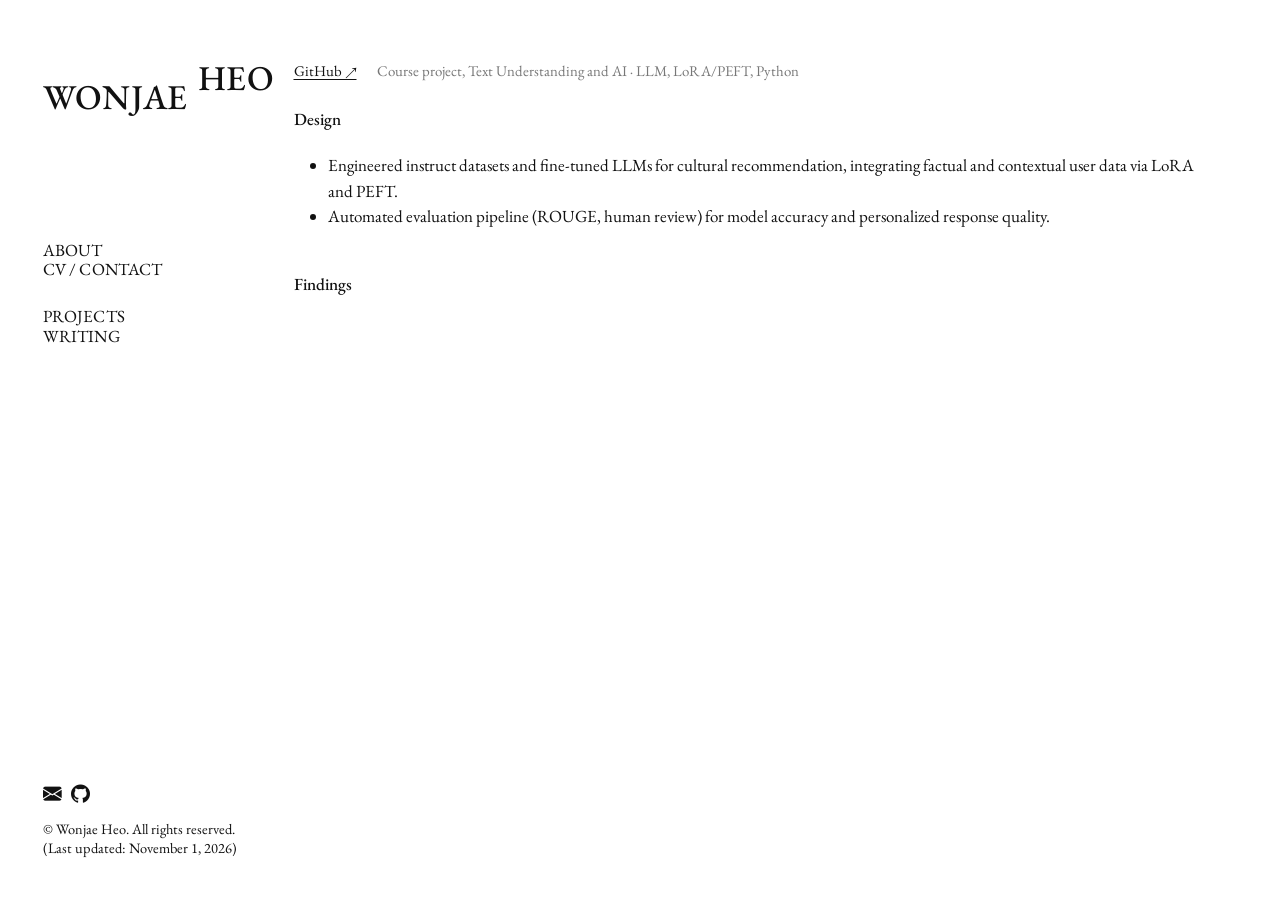
==== projects/cevm-llm-finetuning/index.html @ 7c84d226 "Built site for gh-pages" ====
<!DOCTYPE html>
<html xmlns="http://www.w3.org/1999/xhtml" lang="en" xml:lang="en"><head>

<meta charset="utf-8">
<meta name="generator" content="quarto-1.10.20">

<meta name="viewport" content="width=device-width, initial-scale=1.0, user-scalable=yes">

<meta name="description" content="Instruct datasets and LoRA/PEFT fine-tuning for cultural event recommendation, integrating factual and contextual user data, with an automated evaluation pipeline.">

<title>Personalized Cultural Event Retrieval with Fine-Tuned LLMs – WONJAE HEO</title>
<style>
/* Default styles provided by pandoc.
** See https://pandoc.org/MANUAL.html#variables-for-html for config info.
*/
span.smallcaps{font-variant: small-caps;}
div.columns{display: flex; gap: 1.5em;}
div.column{flex: auto;}
@media screen {
div.columns{gap: min(4vw, 1.5em);}
div.column{overflow-x: auto;}
}
div.hanging-indent{margin-left: 1.5em; text-indent: -1.5em;}
ul.task-list{list-style: none;}
ul.task-list li input[type="checkbox"] {
  width: 0.8em;
  margin: 0 0.8em 0.2em -1em; /* quarto-specific, see https://github.com/quarto-dev/quarto-cli/issues/4556 */ 
  vertical-align: middle;
}
</style>


<script src="../../site_libs/quarto-nav/quarto-nav.js"></script>
<script src="../../site_libs/quarto-nav/headroom.min.js"></script>
<script src="../../site_libs/clipboard/clipboard.min.js"></script>
<script src="../../site_libs/quarto-search/autocomplete.umd.js"></script>
<script src="../../site_libs/quarto-search/fuse.min.js"></script>
<script src="../../site_libs/quarto-search/quarto-search.js"></script>
<meta name="quarto:offset" content="../../">
<script src="../../site_libs/quarto-html/quarto.js" type="module"></script>
<script src="../../site_libs/quarto-html/tabsets/tabsets.js" type="module"></script>
<script src="../../site_libs/quarto-html/popper.min.js"></script>
<script src="../../site_libs/quarto-html/tippy.umd.min.js"></script>
<link href="../../site_libs/quarto-html/tippy.css" rel="stylesheet">
<link href="../../site_libs/quarto-html/quarto-syntax-highlighting-17888a1159294d3eb470f19f6f52f5a5.css" rel="stylesheet" id="quarto-text-highlighting-styles">
<script src="../../site_libs/bootstrap/bootstrap.min.js"></script>
<link href="../../site_libs/bootstrap/bootstrap-icons.css" rel="stylesheet">
<link href="../../site_libs/bootstrap/bootstrap-df260c23c39f687f201c6601a5bbf267.min.css" rel="stylesheet" append-hash="true" id="quarto-bootstrap" data-mode="light">
<script id="quarto-search-options" type="application/json">{
  "location": "sidebar",
  "copy-button": false,
  "collapse-after": 3,
  "panel-placement": "start",
  "type": "textbox",
  "limit": 50,
  "keyboard-shortcut": [
    "f",
    "/",
    "s"
  ],
  "show-item-context": false,
  "language": {
    "search-no-results-text": "No results",
    "search-matching-documents-text": "matching documents",
    "search-copy-link-title": "Copy link to search",
    "search-hide-matches-text": "Hide additional matches",
    "search-more-match-text": "more match in this document",
    "search-more-matches-text": "more matches in this document",
    "search-clear-button-title": "Clear",
    "search-text-placeholder": "",
    "search-detached-cancel-button-title": "Cancel",
    "search-submit-button-title": "Submit",
    "search-label": "Search"
  }
}</script>


<link rel="stylesheet" href="../../styles.css">
</head>

<body class="nav-sidebar docked quarto-light">

<div id="quarto-search-results"></div>
  <header id="quarto-header" class="headroom fixed-top">
  <nav class="quarto-secondary-nav">
    <div class="container-fluid d-flex">
      <button type="button" class="quarto-btn-toggle btn" data-bs-toggle="collapse" role="button" data-bs-target=".quarto-sidebar-collapse-item" aria-controls="quarto-sidebar" aria-expanded="false" aria-label="Toggle sidebar navigation" onclick="if (window.quartoToggleHeadroom) { window.quartoToggleHeadroom(); }">
        <i class="bi bi-layout-text-sidebar-reverse"></i>
      </button>
        <a class="flex-grow-1 no-decor" role="navigation" data-bs-toggle="collapse" data-bs-target=".quarto-sidebar-collapse-item" aria-controls="quarto-sidebar" aria-expanded="false" aria-label="Toggle sidebar navigation" onclick="if (window.quartoToggleHeadroom) { window.quartoToggleHeadroom(); }">      
          <h1 class="quarto-secondary-nav-title">Personalized Cultural Event Retrieval with Fine-Tuned LLMs</h1>
        </a>     
    </div>
  </nav>
</header>
<!-- content -->
<div id="quarto-content" class="quarto-container page-columns page-rows-contents page-layout-full">
<!-- sidebar -->
  <nav id="quarto-sidebar" class="sidebar collapse collapse-horizontal quarto-sidebar-collapse-item sidebar-navigation docked overflow-auto"><div class="quarto-sidebar-header"><div class="sidebar-header-item">
<p><a class="wj-name" href="../../"><span class="wj-first">WONJAE</span><span class="wj-last">HEO</span></a></p>
</div></div>
    <div class="pt-lg-2 mt-2 text-left sidebar-header">
    <div class="sidebar-title mb-0 py-0">
      <a href="../../">WONJAE HEO</a> 
    </div>
      </div>
    <div class="sidebar-menu-container"> 
    <ul class="list-unstyled mt-1">
        <li class="sidebar-item">
  <div class="sidebar-item-container"> 
  <a href="../../index.html" class="sidebar-item-text sidebar-link">
 <span class="menu-text">ABOUT</span></a>
  </div>
</li>
        <li class="sidebar-item">
  <div class="sidebar-item-container"> 
  <a href="../../cv.html" class="sidebar-item-text sidebar-link">
 <span class="menu-text">CV / CONTACT</span></a>
  </div>
</li>
        <li class="px-0"><hr class="sidebar-divider hi "></li>
        <li class="sidebar-item">
  <div class="sidebar-item-container"> 
  <a href="../../projects.html" class="sidebar-item-text sidebar-link">
 <span class="menu-text">PROJECTS</span></a>
  </div>
</li>
        <li class="sidebar-item">
  <div class="sidebar-item-container"> 
  <a href="../../writing.html" class="sidebar-item-text sidebar-link">
 <span class="menu-text">WRITING</span></a>
  </div>
</li>
    </ul>
    </div>
<div class="quarto-sidebar-footer"><div class="sidebar-footer-item">
<div class="wj-foot">
<a href="mailto:hushpond@gmail.com" aria-label="Email"><i class="bi bi-envelope-fill"></i></a><a href="https://github.com/hushpond" aria-label="GitHub"><i class="bi bi-github"></i></a>
<p>
© Wonjae Heo. All rights reserved.<br>(Last updated: November 1, 2026)
</p>
</div>
</div></div></nav>
<div id="quarto-sidebar-glass" class="quarto-sidebar-collapse-item" data-bs-toggle="collapse" data-bs-target=".quarto-sidebar-collapse-item"></div>
<!-- margin-sidebar -->
    
<!-- main -->
<main class="content column-page-right" id="quarto-document-content"><header id="title-block-header" class="quarto-title-block"><h1 class="title d-none d-lg-block display-7">Personalized Cultural Event Retrieval with Fine-Tuned LLMs</h1></header>

<header id="title-block-header">


</header>


<div class="proj-header-links">
<p><a href="https://github.com/hushpond/CEVM_CultureEventVendingMachine">GitHub ↗</a> <span class="meta">Course project, Text Understanding and AI · LLM, LoRA/PEFT, Python</span></p>
</div>
<section id="design" class="level2">
<h2 data-anchor-id="design">Design</h2>
<ul>
<li>Engineered instruct datasets and fine-tuned LLMs for cultural recommendation, integrating factual and contextual user data via LoRA and PEFT.</li>
<li>Automated evaluation pipeline (ROUGE, human review) for model accuracy and personalized response quality.</li>
</ul>
</section>
<section id="findings" class="level2">
<h2 data-anchor-id="findings">Findings</h2>
<!-- TODO -->


</section>

</main> <!-- /main -->
<script id="quarto-html-after-body" type="application/javascript">
  window.document.addEventListener("DOMContentLoaded", function (event) {
    const isCodeAnnotation = (el) => {
      for (const clz of el.classList) {
        if (clz.startsWith('code-annotation-')) {                     
          return true;
        }
      }
      return false;
    }
    const onCopySuccess = function(e) {
      // button target
      const button = e.trigger;
      // don't keep focus
      button.blur();
      // flash "checked"
      button.classList.add('code-copy-button-checked');
      var currentTitle = button.getAttribute("title");
      button.setAttribute("title", "Copied!");
      let tooltip;
      if (window.bootstrap) {
        button.setAttribute("data-bs-toggle", "tooltip");
        button.setAttribute("data-bs-placement", "left");
        button.setAttribute("data-bs-title", "Copied!");
        tooltip = new bootstrap.Tooltip(button, 
          { trigger: "manual", 
            customClass: "code-copy-button-tooltip",
            offset: [0, -8]});
        tooltip.show();    
      }
      setTimeout(function() {
        if (tooltip) {
          tooltip.hide();
          button.removeAttribute("data-bs-title");
          button.removeAttribute("data-bs-toggle");
          button.removeAttribute("data-bs-placement");
        }
        button.setAttribute("title", currentTitle);
        button.classList.remove('code-copy-button-checked');
      }, 1000);
      // clear code selection
      e.clearSelection();
    }
    const getTextToCopy = function(trigger) {
      const outerScaffold = trigger.parentElement.cloneNode(true);
      const codeEl = outerScaffold.querySelector('code');
      for (const childEl of codeEl.children) {
        if (isCodeAnnotation(childEl)) {
          childEl.remove();
        }
      }
      return codeEl.innerText;
    }
    const clipboard = new window.ClipboardJS('.code-copy-button:not([data-in-quarto-modal])', {
      text: getTextToCopy
    });
    clipboard.on('success', onCopySuccess);
    if (window.document.getElementById('quarto-embedded-source-code-modal')) {
      const clipboardModal = new window.ClipboardJS('.code-copy-button[data-in-quarto-modal]', {
        text: getTextToCopy,
        container: window.document.getElementById('quarto-embedded-source-code-modal')
      });
      clipboardModal.on('success', onCopySuccess);
    }
      var localhostRegex = new RegExp(/^(?:http|https):\/\/localhost\:?[0-9]*\//);
      var mailtoRegex = new RegExp(/^mailto:/);
        var filterRegex = new RegExp("https:\/\/hushpond\.github\.io");
      var isInternal = (href) => {
          return filterRegex.test(href) || localhostRegex.test(href) || mailtoRegex.test(href);
      }
      // Inspect non-navigation links and adorn them if external
     var links = window.document.querySelectorAll('a[href]:not(.nav-link):not(.navbar-brand):not(.toc-action):not(.sidebar-link):not(.sidebar-item-toggle):not(.pagination-link):not(.no-external):not([aria-hidden]):not(.dropdown-item):not(.quarto-navigation-tool):not(.about-link)');
      for (var i=0; i<links.length; i++) {
        const link = links[i];
        if (!isInternal(link.href)) {
          // undo the damage that might have been done by quarto-nav.js in the case of
          // links that we want to consider external
          if (link.dataset.originalHref !== undefined) {
            link.href = link.dataset.originalHref;
          }
            // target, if specified
            link.setAttribute("target", "_blank");
            if (link.getAttribute("rel") === null) {
              link.setAttribute("rel", "noopener");
            }
        }
      }
    function tippyHover(el, contentFn, onTriggerFn, onUntriggerFn) {
      const config = {
        allowHTML: true,
        maxWidth: 500,
        delay: 100,
        arrow: false,
        appendTo: function(el) {
            return el.parentElement;
        },
        interactive: true,
        interactiveBorder: 10,
        theme: 'quarto',
        placement: 'bottom-start',
      };
      if (contentFn) {
        config.content = contentFn;
      }
      if (onTriggerFn) {
        config.onTrigger = onTriggerFn;
      }
      if (onUntriggerFn) {
        config.onUntrigger = onUntriggerFn;
      }
      window.tippy(el, config); 
    }
    const noterefs = window.document.querySelectorAll('a[role="doc-noteref"]');
    for (var i=0; i<noterefs.length; i++) {
      const ref = noterefs[i];
      tippyHover(ref, function() {
        // use id or data attribute instead here
        let href = ref.getAttribute('data-footnote-href') || ref.getAttribute('href');
        try { href = new URL(href).hash; } catch {}
        const id = href.replace(/^#\/?/, "");
        const note = window.document.getElementById(id);
        if (note) {
          return note.innerHTML;
        } else {
          return "";
        }
      });
    }
    const xrefs = window.document.querySelectorAll('a.quarto-xref');
    const processXRef = (id, note) => {
      // Strip column container classes
      const stripColumnClz = (el) => {
        el.classList.remove("page-full", "page-columns");
        if (el.children) {
          for (const child of el.children) {
            stripColumnClz(child);
          }
        }
      }
      stripColumnClz(note)
      if (id === null || id.startsWith('sec-')) {
        // Special case sections, only their first couple elements
        const container = document.createElement("div");
        if (note.children && note.children.length > 2) {
          container.appendChild(note.children[0].cloneNode(true));
          for (let i = 1; i < note.children.length; i++) {
            const child = note.children[i];
            if (child.tagName === "P" && child.innerText === "") {
              continue;
            } else {
              container.appendChild(child.cloneNode(true));
              break;
            }
          }
          if (window.Quarto?.typesetMath) {
            window.Quarto.typesetMath(container);
          }
          return container.innerHTML
        } else {
          if (window.Quarto?.typesetMath) {
            window.Quarto.typesetMath(note);
          }
          return note.innerHTML;
        }
      } else {
        // Remove any anchor links if they are present
        const anchorLink = note.querySelector('a.anchorjs-link');
        if (anchorLink) {
          anchorLink.remove();
        }
        if (window.Quarto?.typesetMath) {
          window.Quarto.typesetMath(note);
        }
        if (note.classList.contains("callout")) {
          return note.outerHTML;
        } else {
          return note.innerHTML;
        }
      }
    }
    for (var i=0; i<xrefs.length; i++) {
      const xref = xrefs[i];
      tippyHover(xref, undefined, function(instance) {
        instance.disable();
        let url = xref.getAttribute('href');
        let hash = undefined; 
        if (url.startsWith('#')) {
          hash = url;
        } else {
          try { hash = new URL(url).hash; } catch {}
        }
        if (hash) {
          const id = hash.replace(/^#\/?/, "");
          const note = window.document.getElementById(id);
          if (note !== null) {
            try {
              const html = processXRef(id, note.cloneNode(true));
              instance.setContent(html);
            } finally {
              instance.enable();
              instance.show();
            }
          } else {
            // See if we can fetch this
            fetch(url.split('#')[0])
            .then(res => res.text())
            .then(html => {
              const parser = new DOMParser();
              const htmlDoc = parser.parseFromString(html, "text/html");
              const note = htmlDoc.getElementById(id);
              if (note !== null) {
                const html = processXRef(id, note);
                instance.setContent(html);
              } 
            }).finally(() => {
              instance.enable();
              instance.show();
            });
          }
        } else {
          // See if we can fetch a full url (with no hash to target)
          // This is a special case and we should probably do some content thinning / targeting
          fetch(url)
          .then(res => res.text())
          .then(html => {
            const parser = new DOMParser();
            const htmlDoc = parser.parseFromString(html, "text/html");
            const note = htmlDoc.querySelector('main.content');
            if (note !== null) {
              // This should only happen for chapter cross references
              // (since there is no id in the URL)
              // remove the first header
              if (note.children.length > 0 && note.children[0].tagName === "HEADER") {
                note.children[0].remove();
              }
              const html = processXRef(null, note);
              instance.setContent(html);
            } 
          }).finally(() => {
            instance.enable();
            instance.show();
          });
        }
      }, function(instance) {
      });
    }
        let selectedAnnoteEl;
        const selectorForAnnotation = ( cell, annotation) => {
          let cellAttr = 'data-code-cell="' + cell + '"';
          let lineAttr = 'data-code-annotation="' +  annotation + '"';
          const selector = 'span[' + cellAttr + '][' + lineAttr + ']';
          return selector;
        }
        const selectCodeLines = (annoteEl) => {
          const doc = window.document;
          const targetCell = annoteEl.getAttribute("data-target-cell");
          const targetAnnotation = annoteEl.getAttribute("data-target-annotation");
          const annoteSpan = window.document.querySelector(selectorForAnnotation(targetCell, targetAnnotation));
          const lines = annoteSpan.getAttribute("data-code-lines").split(",");
          const lineIds = lines.map((line) => {
            return targetCell + "-" + line;
          })
          let top = null;
          let height = null;
          let parent = null;
          if (lineIds.length > 0) {
              //compute the position of the single el (top and bottom and make a div)
              const el = window.document.getElementById(lineIds[0]);
              top = el.offsetTop;
              height = el.offsetHeight;
              parent = el.parentElement.parentElement;
            if (lineIds.length > 1) {
              const lastEl = window.document.getElementById(lineIds[lineIds.length - 1]);
              const bottom = lastEl.offsetTop + lastEl.offsetHeight;
              height = bottom - top;
            }
            if (top !== null && height !== null && parent !== null) {
              // cook up a div (if necessary) and position it 
              let div = window.document.getElementById("code-annotation-line-highlight");
              if (div === null) {
                div = window.document.createElement("div");
                div.setAttribute("id", "code-annotation-line-highlight");
                div.style.position = 'absolute';
                parent.appendChild(div);
              }
              div.style.top = top - 2 + "px";
              div.style.height = height + 4 + "px";
              div.style.left = 0;
              let gutterDiv = window.document.getElementById("code-annotation-line-highlight-gutter");
              if (gutterDiv === null) {
                gutterDiv = window.document.createElement("div");
                gutterDiv.setAttribute("id", "code-annotation-line-highlight-gutter");
                gutterDiv.style.position = 'absolute';
                const codeCell = window.document.getElementById(targetCell);
                const gutter = codeCell.querySelector('.code-annotation-gutter');
                gutter.appendChild(gutterDiv);
              }
              gutterDiv.style.top = top - 2 + "px";
              gutterDiv.style.height = height + 4 + "px";
            }
            selectedAnnoteEl = annoteEl;
          }
        };
        const unselectCodeLines = () => {
          const elementsIds = ["code-annotation-line-highlight", "code-annotation-line-highlight-gutter"];
          elementsIds.forEach((elId) => {
            const div = window.document.getElementById(elId);
            if (div) {
              div.remove();
            }
          });
          selectedAnnoteEl = undefined;
        };
          // Handle positioning of the toggle
      window.addEventListener(
        "resize",
        throttle(() => {
          elRect = undefined;
          if (selectedAnnoteEl) {
            selectCodeLines(selectedAnnoteEl);
          }
        }, 10)
      );
      function throttle(fn, ms) {
      let throttle = false;
      let timer;
        return (...args) => {
          if(!throttle) { // first call gets through
              fn.apply(this, args);
              throttle = true;
          } else { // all the others get throttled
              if(timer) clearTimeout(timer); // cancel #2
              timer = setTimeout(() => {
                fn.apply(this, args);
                timer = throttle = false;
              }, ms);
          }
        };
      }
        // Attach click handler to the DT
        const annoteDls = window.document.querySelectorAll('dt[data-target-cell]');
        for (const annoteDlNode of annoteDls) {
          annoteDlNode.addEventListener('click', (event) => {
            const clickedEl = event.target;
            if (clickedEl !== selectedAnnoteEl) {
              unselectCodeLines();
              const activeEl = window.document.querySelector('dt[data-target-cell].code-annotation-active');
              if (activeEl) {
                activeEl.classList.remove('code-annotation-active');
              }
              selectCodeLines(clickedEl);
              clickedEl.classList.add('code-annotation-active');
            } else {
              // Unselect the line
              unselectCodeLines();
              clickedEl.classList.remove('code-annotation-active');
            }
          });
        }
    const findCites = (el) => {
      const parentEl = el.parentElement;
      if (parentEl) {
        const cites = parentEl.dataset.cites;
        if (cites) {
          return {
            el,
            cites: cites.split(' ')
          };
        } else {
          return findCites(el.parentElement)
        }
      } else {
        return undefined;
      }
    };
    var bibliorefs = window.document.querySelectorAll('a[role="doc-biblioref"]');
    for (var i=0; i<bibliorefs.length; i++) {
      const ref = bibliorefs[i];
      const citeInfo = findCites(ref);
      if (citeInfo) {
        tippyHover(citeInfo.el, function() {
          var popup = window.document.createElement('div');
          citeInfo.cites.forEach(function(cite) {
            var citeDiv = window.document.createElement('div');
            citeDiv.classList.add('hanging-indent');
            citeDiv.classList.add('csl-entry');
            var biblioDiv = window.document.getElementById('ref-' + cite);
            if (biblioDiv) {
              citeDiv.innerHTML = biblioDiv.innerHTML;
            }
            popup.appendChild(citeDiv);
          });
          return popup.innerHTML;
        });
      }
    }
  });
  </script>
</div> <!-- /content -->




</body></html>
---- site_libs/quarto-html/tippy.css ----
.tippy-box[data-animation=fade][data-state=hidden]{opacity:0}[data-tippy-root]{max-width:calc(100vw - 10px)}.tippy-box{position:relative;background-color:#333;color:#fff;border-radius:4px;font-size:14px;line-height:1.4;white-space:normal;outline:0;transition-property:transform,visibility,opacity}.tippy-box[data-placement^=top]>.tippy-arrow{bottom:0}.tippy-box[data-placement^=top]>.tippy-arrow:before{bottom:-7px;left:0;border-width:8px 8px 0;border-top-color:initial;transform-origin:center top}.tippy-box[data-placement^=bottom]>.tippy-arrow{top:0}.tippy-box[data-placement^=bottom]>.tippy-arrow:before{top:-7px;left:0;border-width:0 8px 8px;border-bottom-color:initial;transform-origin:center bottom}.tippy-box[data-placement^=left]>.tippy-arrow{right:0}.tippy-box[data-placement^=left]>.tippy-arrow:before{border-width:8px 0 8px 8px;border-left-color:initial;right:-7px;transform-origin:center left}.tippy-box[data-placement^=right]>.tippy-arrow{left:0}.tippy-box[data-placement^=right]>.tippy-arrow:before{left:-7px;border-width:8px 8px 8px 0;border-right-color:initial;transform-origin:center right}.tippy-box[data-inertia][data-state=visible]{transition-timing-function:cubic-bezier(.54,1.5,.38,1.11)}.tippy-arrow{width:16px;height:16px;color:#333}.tippy-arrow:before{content:"";position:absolute;border-color:transparent;border-style:solid}.tippy-content{position:relative;padding:5px 9px;z-index:1}
---- site_libs/quarto-html/quarto-syntax-highlighting-17888a1159294d3eb470f19f6f52f5a5.css ----
/* quarto syntax highlight colors */
:root {
  --quarto-hl-ot-color: #003B4F;
  --quarto-hl-at-color: #657422;
  --quarto-hl-ss-color: #20794D;
  --quarto-hl-an-color: #5E5E5E;
  --quarto-hl-fu-color: #4758AB;
  --quarto-hl-st-color: #20794D;
  --quarto-hl-cf-color: #003B4F;
  --quarto-hl-op-color: #5E5E5E;
  --quarto-hl-er-color: #AD0000;
  --quarto-hl-bn-color: #AD0000;
  --quarto-hl-al-color: #AD0000;
  --quarto-hl-va-color: #111111;
  --quarto-hl-bu-color: inherit;
  --quarto-hl-ex-color: inherit;
  --quarto-hl-pp-color: #AD0000;
  --quarto-hl-in-color: #5E5E5E;
  --quarto-hl-vs-color: #20794D;
  --quarto-hl-wa-color: #5E5E5E;
  --quarto-hl-do-color: #5E5E5E;
  --quarto-hl-im-color: #00769E;
  --quarto-hl-ch-color: #20794D;
  --quarto-hl-dt-color: #AD0000;
  --quarto-hl-fl-color: #AD0000;
  --quarto-hl-co-color: #5E5E5E;
  --quarto-hl-cv-color: #5E5E5E;
  --quarto-hl-cn-color: #8f5902;
  --quarto-hl-sc-color: #5E5E5E;
  --quarto-hl-dv-color: #AD0000;
  --quarto-hl-kw-color: #003B4F;
}

/* other quarto variables */
:root {
  --quarto-font-monospace: SFMono-Regular, Menlo, Monaco, Consolas, "Liberation Mono", "Courier New", monospace;
}

/* syntax highlight based on Pandoc's rules */
pre > code.sourceCode > span {
  color: #003B4F;
}

code.sourceCode > span {
  color: #003B4F;
}

div.sourceCode,
div.sourceCode pre.sourceCode {
  color: #003B4F;
}

/* Normal */
code span {
  color: #003B4F;
}

/* Alert */
code span.al {
  color: #AD0000;
  font-style: inherit;
}

/* Annotation */
code span.an {
  color: #5E5E5E;
  font-style: inherit;
}

/* Attribute */
code span.at {
  color: #657422;
  font-style: inherit;
}

/* BaseN */
code span.bn {
  color: #AD0000;
  font-style: inherit;
}

/* BuiltIn */
code span.bu {
  font-style: inherit;
}

/* ControlFlow */
code span.cf {
  color: #003B4F;
  font-weight: bold;
  font-style: inherit;
}

/* Char */
code span.ch {
  color: #20794D;
  font-style: inherit;
}

/* Constant */
code span.cn {
  color: #8f5902;
  font-style: inherit;
}

/* Comment */
code span.co {
  color: #5E5E5E;
  font-style: inherit;
}

/* CommentVar */
code span.cv {
  color: #5E5E5E;
  font-style: italic;
}

/* Documentation */
code span.do {
  color: #5E5E5E;
  font-style: italic;
}

/* DataType */
code span.dt {
  color: #AD0000;
  font-style: inherit;
}

/* DecVal */
code span.dv {
  color: #AD0000;
  font-style: inherit;
}

/* Error */
code span.er {
  color: #AD0000;
  font-style: inherit;
}

/* Extension */
code span.ex {
  font-style: inherit;
}

/* Float */
code span.fl {
  color: #AD0000;
  font-style: inherit;
}

/* Function */
code span.fu {
  color: #4758AB;
  font-style: inherit;
}

/* Import */
code span.im {
  color: #00769E;
  font-style: inherit;
}

/* Information */
code span.in {
  color: #5E5E5E;
  font-style: inherit;
}

/* Keyword */
code span.kw {
  color: #003B4F;
  font-weight: bold;
  font-style: inherit;
}

/* Operator */
code span.op {
  color: #5E5E5E;
  font-style: inherit;
}

/* Other */
code span.ot {
  color: #003B4F;
  font-style: inherit;
}

/* Preprocessor */
code span.pp {
  color: #AD0000;
  font-style: inherit;
}

/* SpecialChar */
code span.sc {
  color: #5E5E5E;
  font-style: inherit;
}

/* SpecialString */
code span.ss {
  color: #20794D;
  font-style: inherit;
}

/* String */
code span.st {
  color: #20794D;
  font-style: inherit;
}

/* Variable */
code span.va {
  color: #111111;
  font-style: inherit;
}

/* VerbatimString */
code span.vs {
  color: #20794D;
  font-style: inherit;
}

/* Warning */
code span.wa {
  color: #5E5E5E;
  font-style: italic;
}

.prevent-inlining {
  content: "</";
}

/*# sourceMappingURL=fadfc755eec066e9e3d699cf819c3e33.css.map */
---- styles.css ----
/* ============================================================
   조정용 변수 — 대부분의 레이아웃 변경은 여기 숫자만 바꾸면 됨
   ============================================================ */
:root {
  --accent: #e8251f;      /* 활성 메뉴 색 */
  --muted: #777;
  --edge: 2.5rem;         /* 화면 가장자리 여백 (데스크톱) */
  --edge-mobile: 1.25rem; /* 화면 가장자리 여백 (모바일) */
  --when: 8.5rem;         /* CV 연도 열 폭 */
  --col-gap: 2.5rem;      /* 국문/영문 열 사이 */
}

/* ---------- 전체 ---------- */
body { word-break: keep-all; overflow-wrap: break-word; }   /* 한글 단어 중간 줄바꿈 방지 */
:lang(ko), .ko { letter-spacing: -0.01em; }
a { text-decoration: none; }

/* ---------- 왼쪽 사이드바 ---------- */
#quarto-sidebar { border-right: none !important; }
/* 데스크톱에서만: 세로 꽉 채우고 아이콘·저작권을 맨 아래로 */
@media (min-width: 992px) {
  #quarto-sidebar {
    padding: var(--edge) 1rem var(--edge) var(--edge) !important;
    display: flex !important;
    flex-direction: column;
    min-width: 260px;
    height: 100vh !important; max-height: 100vh !important; top: 0 !important; overflow: visible !important;
  }
}
.sidebar-header { padding: 0 !important; margin-bottom: 5.5rem; }
.sidebar-header .sidebar-title { display: none; }

/* 엇갈린 이름: 성을 위로 올림 */
.wj-name {
  display: inline-flex;
  align-items: flex-start;
  gap: 0.3em;
  font-size: 2.05rem;
  white-space: nowrap;
  padding-top: 0.6em;
  font-weight: 500;
  line-height: 1;
  letter-spacing: 0.01em;
  color: #111 !important;
}
.wj-name .wj-last { transform: translateY(-0.55em); }

.sidebar-menu-container { padding: 0 !important; }
.sidebar-navigation .sidebar-item { margin: 0; }
.sidebar-navigation .sidebar-link {
  padding: 0.08rem 0 !important;
  font-size: 1rem;
  letter-spacing: 0.01em;
  color: #111 !important;
}
.sidebar-navigation .sidebar-link.active,
.sidebar-navigation .sidebar-link.active .menu-text { color: var(--accent) !important; font-weight: 400; }
.sidebar-navigation .sidebar-link:hover .menu-text { color: var(--accent); }
.sidebar-divider.hi { border: none !important; margin: 0.8rem 0 !important; }

/* 아이콘 + 저작권: 사이드바 맨 아래 */
.quarto-sidebar-footer { margin-top: auto; padding: 0 !important; border: none !important; }
.quarto-sidebar-footer .sidebar-footer-item { padding: 0 !important; }
.wj-foot { display: flex; flex-wrap: wrap; align-items: center; gap: 0.55rem; }
.wj-foot a { display: inline-block !important; width: auto !important; color: #111 !important; font-size: 1.1rem; padding: 0 !important; margin: 0 !important; }
.wj-foot p { flex-basis: 100%; margin: 0; font-size: 0.85rem; line-height: 1.35; color: #111; }

/* ---------- 본문 ---------- */
main.content {
  padding: calc(var(--edge) + 0.6rem) var(--edge) 4rem !important;
  max-width: 1080px;
  margin-left: auto;
}
main a { text-decoration: underline; text-underline-offset: 3px; text-decoration-thickness: 1px; }
main a:hover { color: var(--accent); }

#title-block-header { display: none; }   /* 페이지 제목 숨김: 활성 메뉴(빨간색)가 대신함 */
h1 { font-size: 1.15rem; font-weight: 500; margin: 0 0 1.6rem; }
h2 {
  font-size: 1rem;
  font-weight: 500;
  border-bottom: none !important;
  margin-top: 2.6rem;
  margin-bottom: 0.9rem;
}
.meta, .proj-meta { color: var(--muted); font-size: 0.875rem; }

/* ---------- 국문/영문 나란히 (About 등) ---------- */
.bi {
  display: grid;
  grid-template-columns: 1fr 1fr;
  column-gap: var(--col-gap);
}
.bi > div > p:first-child { margin-top: 0; }

/* ---------- CV: 연도 | 국문 | 영문 ---------- */
.cv-row {
  display: grid;
  grid-template-columns: var(--when) 1fr 1fr;
  column-gap: var(--col-gap);
  margin-bottom: 0.75rem;
}
.cv-row .when { color: var(--muted); font-size: 0.875rem; padding-top: 0.12rem; }
.cv-row p { margin: 0; }
/* 항목 안 두 번째 문단부터: 직함·세부사항은 회색 작은 글씨 */
.cv-row .ko > p + p, .cv-row .en > p + p { color: #555; font-size: 0.92rem; margin-top: 0.15rem; }
.cv-row ul { margin: 0.3rem 0 0; padding-left: 1.1rem; color: #555; font-size: 0.92rem; }
.cv-row li { margin-bottom: 0.2rem; }
.cv-row { margin-bottom: 1.1rem; }

/* Writing: 연도 | 내용 2열 */
.w-row { display: grid; grid-template-columns: var(--when) minmax(0, 46rem); column-gap: var(--col-gap); margin-bottom: 1rem; }
.w-row .when { color: var(--muted); font-size: 0.875rem; padding-top: 0.15rem; }
.w-row p { margin: 0; }

/* 섹션 제목도 같은 3열 격자에 맞춤 */
h2.cv-h {
  display: grid;
  grid-template-columns: var(--when) 1fr 1fr;
  column-gap: var(--col-gap);
}
h2.cv-h::before { content: ""; }
main.content > p:first-child, .cv-pdf { margin-top: 0; }
h2.cv-h:first-of-type { margin-top: 1.6rem; }
section#contact { margin-top: 2.6rem; }

/* ---------- 프로젝트 목록 ---------- */
.proj-list { list-style: none; padding: 0; margin: 0; max-width: 760px; }
.proj-item { padding: 1.1rem 0; border-top: 1px solid #e5e5e5; }
.proj-item:last-child { border-bottom: 1px solid #e5e5e5; }
.proj-title { font-weight: 500; font-size: 1.05rem; text-decoration: none !important; }
.proj-title:hover { color: var(--accent); }
.proj-desc { margin: 0.35rem 0 0.4rem; }
.proj-links a { font-size: 0.875rem; margin-right: 1rem; }
.proj-header-links { font-size: 0.875rem; margin: -0.6rem 0 1.6rem; }
.proj-header-links a { margin-right: 1rem; }

/* ============================================================
   모바일 / 태블릿
   ============================================================ */
@media (max-width: 991.98px) {
  main.content { padding: 1.5rem var(--edge-mobile) 3rem !important; }
  #quarto-sidebar { padding: 1rem var(--edge-mobile) 1.5rem !important; }
  .quarto-sidebar-footer { margin-top: 2rem; }
  .sidebar-header { margin-bottom: 2rem; }
  /* 상단 바: 페이지 제목 대신 이름 느낌으로 */
  .quarto-secondary-nav { border-bottom: none !important; padding: 0.75rem var(--edge-mobile) !important; }
}
@media (max-width: 760px) {
  .bi { grid-template-columns: 1fr; row-gap: 1.4rem; }
  .cv-row, .w-row { grid-template-columns: 1fr; row-gap: 0.15rem; margin-bottom: 1.3rem; }
  .cv-row .en { color: #444; margin-top: 0.55rem; padding-top: 0.55rem; border-top: 1px dotted #ddd; }
  h2.cv-h { grid-template-columns: 1fr; }
  h2.cv-h::before { display: none; }
  h2.cv-h .en { color: var(--muted); font-size: 0.875rem; }
}

/* Quarto 기본 사이드바 스타일이 아이콘에 고정 폭을 주는 것을 덮어씀 */
#quarto-sidebar .quarto-sidebar-footer .wj-foot a,
#quarto-sidebar .quarto-sidebar-footer .wj-foot i {
  display: inline-block !important;
  width: auto !important;
  flex: 0 0 auto !important;
}
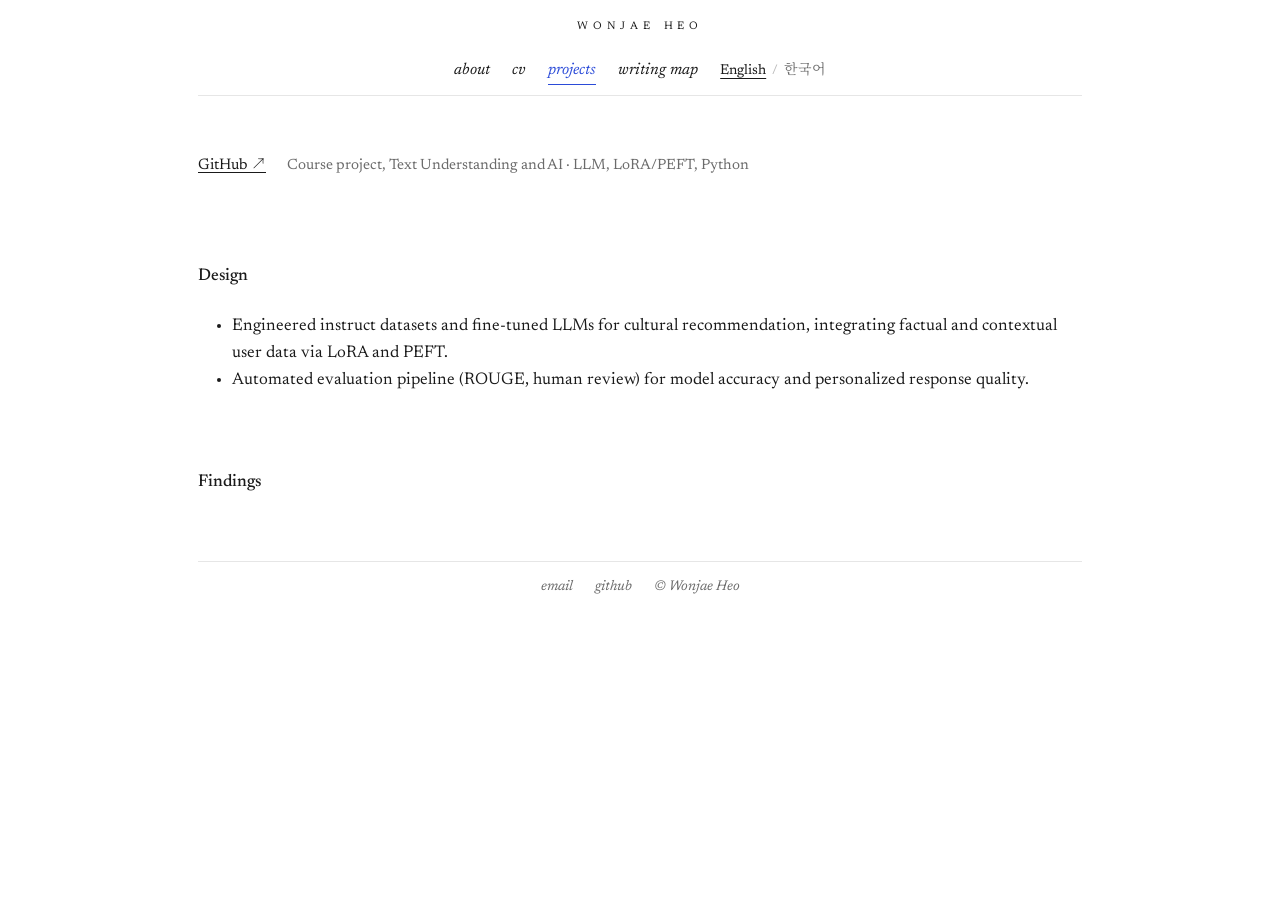
==== commit 7f8af284: "Built site for gh-pages" ====
--- a/projects/cevm-llm-finetuning/index.html
+++ b/projects/cevm-llm-finetuning/index.html
@@ -8,7 +8,7 @@
 
 <meta name="description" content="Instruct datasets and LoRA/PEFT fine-tuning for cultural event recommendation, integrating factual and contextual user data, with an automated evaluation pipeline.">
 
-<title>Personalized Cultural Event Retrieval with Fine-Tuned LLMs – WONJAE HEO</title>
+<title>Personalized Cultural Event Retrieval with Fine-Tuned LLMs – Wonjae Heo</title>
 <style>
 /* Default styles provided by pandoc.
 ** See https://pandoc.org/MANUAL.html#variables-for-html for config info.
@@ -31,7 +31,6 @@
 
 
 <script src="../../site_libs/quarto-nav/quarto-nav.js"></script>
-<script src="../../site_libs/quarto-nav/headroom.min.js"></script>
 <script src="../../site_libs/clipboard/clipboard.min.js"></script>
 <script src="../../site_libs/quarto-search/autocomplete.umd.js"></script>
 <script src="../../site_libs/quarto-search/fuse.min.js"></script>
@@ -45,7 +44,7 @@
 <link href="../../site_libs/quarto-html/quarto-syntax-highlighting-17888a1159294d3eb470f19f6f52f5a5.css" rel="stylesheet" id="quarto-text-highlighting-styles">
 <script src="../../site_libs/bootstrap/bootstrap.min.js"></script>
 <link href="../../site_libs/bootstrap/bootstrap-icons.css" rel="stylesheet">
-<link href="../../site_libs/bootstrap/bootstrap-df260c23c39f687f201c6601a5bbf267.min.css" rel="stylesheet" append-hash="true" id="quarto-bootstrap" data-mode="light">
+<link href="../../site_libs/bootstrap/bootstrap-eaa9f0f1ee71985dfc23c62baaada073.min.css" rel="stylesheet" append-hash="true" id="quarto-bootstrap" data-mode="light">
 <script id="quarto-search-options" type="application/json">{
   "location": "sidebar",
   "copy-button": false,
@@ -73,82 +72,46 @@
     "search-label": "Search"
   }
 }</script>
+<script>
+  /* 언어: English 기본. 저장된 선택이 있으면 그것을 쓴다. 화면이 그려지기 전에 정해서 깜빡임을 막는다. */
+  (function () {
+    var l = 'en';
+    try { if (localStorage.getItem('wj-lang') === 'ko') l = 'ko'; } catch (e) {}
+    document.documentElement.setAttribute('data-lang', l);
+  })();
+</script>
 
 
 <link rel="stylesheet" href="../../styles.css">
 </head>
 
-<body class="nav-sidebar docked quarto-light">
+<body class="fullcontent quarto-light">
 
 <div id="quarto-search-results"></div>
-  <header id="quarto-header" class="headroom fixed-top">
-  <nav class="quarto-secondary-nav">
-    <div class="container-fluid d-flex">
-      <button type="button" class="quarto-btn-toggle btn" data-bs-toggle="collapse" role="button" data-bs-target=".quarto-sidebar-collapse-item" aria-controls="quarto-sidebar" aria-expanded="false" aria-label="Toggle sidebar navigation" onclick="if (window.quartoToggleHeadroom) { window.quartoToggleHeadroom(); }">
-        <i class="bi bi-layout-text-sidebar-reverse"></i>
-      </button>
-        <a class="flex-grow-1 no-decor" role="navigation" data-bs-toggle="collapse" data-bs-target=".quarto-sidebar-collapse-item" aria-controls="quarto-sidebar" aria-expanded="false" aria-label="Toggle sidebar navigation" onclick="if (window.quartoToggleHeadroom) { window.quartoToggleHeadroom(); }">      
-          <h1 class="quarto-secondary-nav-title">Personalized Cultural Event Retrieval with Fine-Tuned LLMs</h1>
-        </a>     
+<!-- content -->
+<div id="quarto-content" class="quarto-container page-layout-custom">
+<!-- sidebar -->
+<!-- margin-sidebar -->
+<!-- main -->
+<header class="mg-header">
+  <a class="mg-name" data-href="index.html" href="../../index.html">Wonjae Heo</a>
+  <nav class="mg-nav" aria-label="Main">
+    <div class="mg-links">
+      <a data-href="index.html" href="../../index.html"><span class="en">about</span><span class="ko" lang="ko">소개</span></a>
+      <a data-href="cv.html" href="../../cv.html"><span class="en">cv</span><span class="ko" lang="ko">이력</span></a>
+      <a data-href="projects.html" data-section="projects" href="../../projects.html"><span class="en">projects</span><span class="ko" lang="ko">프로젝트</span></a>
+      <a data-href="writing-map.html" href="../../writing-map.html"><span class="en">writing map</span><span class="ko" lang="ko">글 지도</span></a>
+    </div>
+    <div class="mg-lang" role="group" aria-label="Language">
+      <button type="button" data-l="en" aria-pressed="true">English</button>
+      <span aria-hidden="true">/</span>
+      <button type="button" data-l="ko" aria-pressed="false" lang="ko">한국어</button>
     </div>
   </nav>
 </header>
-<!-- content -->
-<div id="quarto-content" class="quarto-container page-columns page-rows-contents page-layout-full">
-<!-- sidebar -->
-  <nav id="quarto-sidebar" class="sidebar collapse collapse-horizontal quarto-sidebar-collapse-item sidebar-navigation docked overflow-auto"><div class="quarto-sidebar-header"><div class="sidebar-header-item">
-<p><a class="wj-name" href="../../"><span class="wj-first">WONJAE</span><span class="wj-last">HEO</span></a></p>
-</div></div>
-    <div class="pt-lg-2 mt-2 text-left sidebar-header">
-    <div class="sidebar-title mb-0 py-0">
-      <a href="../../">WONJAE HEO</a> 
-    </div>
-      </div>
-    <div class="sidebar-menu-container"> 
-    <ul class="list-unstyled mt-1">
-        <li class="sidebar-item">
-  <div class="sidebar-item-container"> 
-  <a href="../../index.html" class="sidebar-item-text sidebar-link">
- <span class="menu-text">ABOUT</span></a>
-  </div>
-</li>
-        <li class="sidebar-item">
-  <div class="sidebar-item-container"> 
-  <a href="../../cv.html" class="sidebar-item-text sidebar-link">
- <span class="menu-text">CV / CONTACT</span></a>
-  </div>
-</li>
-        <li class="px-0"><hr class="sidebar-divider hi "></li>
-        <li class="sidebar-item">
-  <div class="sidebar-item-container"> 
-  <a href="../../projects.html" class="sidebar-item-text sidebar-link">
- <span class="menu-text">PROJECTS</span></a>
-  </div>
-</li>
-        <li class="sidebar-item">
-  <div class="sidebar-item-container"> 
-  <a href="../../writing.html" class="sidebar-item-text sidebar-link">
- <span class="menu-text">WRITING</span></a>
-  </div>
-</li>
-    </ul>
-    </div>
-<div class="quarto-sidebar-footer"><div class="sidebar-footer-item">
-<div class="wj-foot">
-<a href="mailto:hushpond@gmail.com" aria-label="Email"><i class="bi bi-envelope-fill"></i></a><a href="https://github.com/hushpond" aria-label="GitHub"><i class="bi bi-github"></i></a>
-<p>
-© Wonjae Heo. All rights reserved.<br>(Last updated: November 1, 2026)
-</p>
-</div>
-</div></div></nav>
-<div id="quarto-sidebar-glass" class="quarto-sidebar-collapse-item" data-bs-toggle="collapse" data-bs-target=".quarto-sidebar-collapse-item"></div>
-<!-- margin-sidebar -->
-    
-<!-- main -->
-<main class="content column-page-right" id="quarto-document-content"><header id="title-block-header" class="quarto-title-block"><h1 class="title d-none d-lg-block display-7">Personalized Cultural Event Retrieval with Fine-Tuned LLMs</h1></header>
 
 <header id="title-block-header">
-
+<h1 class="title display-7">Personalized Cultural Event Retrieval with Fine-Tuned LLMs</h1>
 
 </header>
 
@@ -170,7 +133,50 @@
 
 </section>
 
-</main> <!-- /main -->
+
+<footer class="mg-footer">
+  <a href="mailto:hushpond@gmail.com">email</a>
+  <a href="https://github.com/hushpond">github</a>
+  <span>© Wonjae Heo</span>
+</footer>
+<script>
+(function () {
+  /* 1) 하위 폴더 페이지에서도 메뉴 링크가 맞도록 Quarto가 넣어 주는 경로 오프셋을 붙인다 */
+  var m = document.querySelector('meta[name="quarto:offset"]');
+  var off = m ? m.getAttribute('content') : './';
+  document.querySelectorAll('.mg-header a[data-href]').forEach(function (a) {
+    a.setAttribute('href', off + a.getAttribute('data-href'));
+  });
+  /* 2) 현재 페이지 메뉴 표시 */
+  var norm = function (p) { return p.replace(/\/$/, '/index.html'); };
+  var here = norm(location.pathname);
+  document.querySelectorAll('.mg-links a').forEach(function (a) {
+    var target = norm(new URL(a.getAttribute('href'), location.href).pathname);
+    var inSection = a.dataset.section && here.indexOf('/' + a.dataset.section + '/') !== -1;
+    if (target === here || inSection) a.setAttribute('aria-current', 'page');
+  });
+  /* 3) 스크롤하면 이름은 올라가고 메뉴 줄만 위에 남도록, 실제 높이를 재서 고정 위치를 맞춘다 */
+  var hdr = document.querySelector('.mg-header'), nav = document.querySelector('.mg-nav');
+  function pin() { if (hdr && nav) hdr.style.top = (-(nav.offsetTop - hdr.offsetTop) + 0) + 'px'; }
+  pin(); window.addEventListener('resize', pin);
+  if (document.fonts && document.fonts.ready) document.fonts.ready.then(pin);
+  /* 4) 사이트 전체 언어 전환 */
+  var root = document.documentElement;
+  function setLang(l) {
+    root.setAttribute('data-lang', l);
+    root.setAttribute('lang', l);
+    try { localStorage.setItem('wj-lang', l); } catch (e) {}
+    document.querySelectorAll('.mg-lang button').forEach(function (b) {
+      b.setAttribute('aria-pressed', String(b.dataset.l === l));
+    });
+    document.dispatchEvent(new CustomEvent('wj-lang', { detail: l }));
+  }
+  document.querySelectorAll('.mg-lang button').forEach(function (b) {
+    b.addEventListener('click', function () { setLang(b.dataset.l); });
+  });
+  setLang(root.getAttribute('data-lang') || 'en');
+})();
+</script>
 <script id="quarto-html-after-body" type="application/javascript">
   window.document.addEventListener("DOMContentLoaded", function (event) {
     const isCodeAnnotation = (el) => {
--- a/styles.css
+++ b/styles.css
@@ -1,164 +1,103 @@
 /* ============================================================
-   조정용 변수 — 대부분의 레이아웃 변경은 여기 숫자만 바꾸면 됨
+   레이아웃 B — Marginalia
+   조정용 변수: 대부분의 변경은 여기 숫자만 바꾸면 됨
    ============================================================ */
 :root {
-  --accent: #e8251f;      /* 활성 메뉴 색 */
-  --muted: #777;
-  --edge: 2.5rem;         /* 화면 가장자리 여백 (데스크톱) */
-  --edge-mobile: 1.25rem; /* 화면 가장자리 여백 (모바일) */
-  --when: 8.5rem;         /* CV 연도 열 폭 */
-  --col-gap: 2.5rem;      /* 국문/영문 열 사이 */
+  --ink: #1a1a1a;
+  --muted: #6b6b6b;
+  --rule: #e6e6e6;
+  --accent: #2b4bd8;      /* 현재 메뉴·각주 번호 색 */
+  --measure: 980px;       /* 전체 폭 */
+  --edge: 48px;           /* 화면 가장자리 여백 (데스크톱) */
+  --edge-mobile: 20px;    /* 화면 가장자리 여백 (모바일) */
+  --margin-col: 240px;    /* 오른쪽 여백 주석 열 폭 */
 }
 
-/* ---------- 전체 ---------- */
-body { word-break: keep-all; overflow-wrap: break-word; }   /* 한글 단어 중간 줄바꿈 방지 */
+/* ---------- 언어 전환: html[data-lang]에 따라 한쪽만 보인다 ---------- */
+html[data-lang="en"] .ko { display: none !important; }
+html[data-lang="ko"] .en { display: none !important; }
+
+body { word-break: keep-all; overflow-wrap: break-word; }
 :lang(ko), .ko { letter-spacing: -0.01em; }
 a { text-decoration: none; }
 
-/* ---------- 왼쪽 사이드바 ---------- */
-#quarto-sidebar { border-right: none !important; }
-/* 데스크톱에서만: 세로 꽉 채우고 아이콘·저작권을 맨 아래로 */
-@media (min-width: 992px) {
-  #quarto-sidebar {
-    padding: var(--edge) 1rem var(--edge) var(--edge) !important;
-    display: flex !important;
-    flex-direction: column;
-    min-width: 260px;
-    height: 100vh !important; max-height: 100vh !important; top: 0 !important; overflow: visible !important;
-  }
-}
-.sidebar-header { padding: 0 !important; margin-bottom: 5.5rem; }
-.sidebar-header .sidebar-title { display: none; }
+/* Quarto 기본 틀을 걷어내고 가운데 단 하나로 */
+/* custom 레이아웃: #quarto-content 안에 머리말·본문·바닥글이 차례로 들어 있다 */
+#quarto-content { display: block !important; max-width: var(--measure); margin: 0 auto !important; padding: 0 var(--edge) !important; }
+#title-block-header { display: none; }
 
-/* 엇갈린 이름: 성을 위로 올림 */
-.wj-name {
-  display: inline-flex;
-  align-items: flex-start;
-  gap: 0.3em;
-  font-size: 2.05rem;
-  white-space: nowrap;
-  padding-top: 0.6em;
-  font-weight: 500;
-  line-height: 1;
-  letter-spacing: 0.01em;
-  color: #111 !important;
-}
-.wj-name .wj-last { transform: translateY(-0.55em); }
+/* ---------- 머리말 ---------- */
+.mg-header { position: sticky; top: -70px; z-index: 30; background: #fff; margin: 0 0 44px; padding: 44px 0 0; display: flex; flex-direction: column; align-items: center; gap: 14px; }
+.mg-name { font-size: 15px; letter-spacing: 0.32em; font-variant: small-caps; text-transform: lowercase; color: var(--ink); }
+.mg-nav { width: 100%; background: #fff; display: flex; flex-wrap: wrap; justify-content: center; align-items: baseline; gap: 10px 22px; padding: 6px 0 10px; border-bottom: 1px solid var(--rule); }
+.mg-links { display: flex; flex-wrap: wrap; justify-content: center; gap: 6px 22px; font-size: 16px; font-style: italic; }
+.mg-links a { color: var(--ink); border-bottom: 1px solid transparent; }
+.mg-links a:hover { color: var(--accent); }
+.mg-links a[aria-current="page"] { color: var(--accent); border-bottom-color: var(--accent); }
+.mg-lang { display: inline-flex; align-items: baseline; gap: 6px; font-size: 14px; color: #bbb; }
+.mg-lang button { font: inherit; background: none; border: none; padding: 2px 0; cursor: pointer; color: var(--muted); }
+.mg-lang button[aria-pressed="true"] { color: var(--ink); text-decoration: underline; text-underline-offset: 4px; }
+.mg-lang button:focus-visible, .mg-links a:focus-visible { outline: 2px solid var(--accent); outline-offset: 3px; }
 
-.sidebar-menu-container { padding: 0 !important; }
-.sidebar-navigation .sidebar-item { margin: 0; }
-.sidebar-navigation .sidebar-link {
-  padding: 0.08rem 0 !important;
-  font-size: 1rem;
-  letter-spacing: 0.01em;
-  color: #111 !important;
-}
-.sidebar-navigation .sidebar-link.active,
-.sidebar-navigation .sidebar-link.active .menu-text { color: var(--accent) !important; font-weight: 400; }
-.sidebar-navigation .sidebar-link:hover .menu-text { color: var(--accent); }
-.sidebar-divider.hi { border: none !important; margin: 0.8rem 0 !important; }
+/* ---------- 바닥글 ---------- */
+.mg-footer { margin: 3.5rem 0 0; padding: 18px 0 44px; display: flex; flex-wrap: wrap; justify-content: center; gap: 22px; font-size: 14px; font-style: italic; color: var(--muted); border-top: 1px solid var(--rule); }
+.mg-footer a { color: var(--muted); }
+.mg-footer a:hover { color: var(--accent); }
 
-/* 아이콘 + 저작권: 사이드바 맨 아래 */
-.quarto-sidebar-footer { margin-top: auto; padding: 0 !important; border: none !important; }
-.quarto-sidebar-footer .sidebar-footer-item { padding: 0 !important; }
-.wj-foot { display: flex; flex-wrap: wrap; align-items: center; gap: 0.55rem; }
-.wj-foot a { display: inline-block !important; width: auto !important; color: #111 !important; font-size: 1.1rem; padding: 0 !important; margin: 0 !important; }
-.wj-foot p { flex-basis: 100%; margin: 0; font-size: 0.85rem; line-height: 1.35; color: #111; }
+/* ---------- 본문 공통 ---------- */
+#quarto-content > :not(.mg-header):not(.mg-footer) a { text-decoration: underline; text-underline-offset: 3px; text-decoration-thickness: 1px; }
+#quarto-content > :not(.mg-header):not(.mg-footer) a:hover { color: var(--accent); }
+h1 { font-size: 1.2rem; font-weight: 500; }
+h2 { font-size: 1rem; font-weight: 500; border-bottom: none !important; margin-top: 2.8rem; margin-bottom: 1rem; }
+.meta, .proj-meta { color: var(--muted); font-size: .875rem; }
+sup { color: var(--accent); font-family: "Newsreader", serif; font-size: 12px; }
 
-/* ---------- 본문 ---------- */
-main.content {
-  padding: calc(var(--edge) + 0.6rem) var(--edge) 4rem !important;
-  max-width: 1080px;
-  margin-left: auto;
-}
-main a { text-decoration: underline; text-underline-offset: 3px; text-decoration-thickness: 1px; }
-main a:hover { color: var(--accent); }
+/* ---------- 본문 + 여백 주석 (About) ---------- */
+.mg-wrap { display: flex; flex-wrap: wrap; gap: 48px; align-items: flex-start; }
+.mg-body { flex: 999 1 560px; min-width: 0; }
+.mg-body p { margin: 0 0 1.3rem; font-size: 17px; line-height: 1.95; }
+html[data-lang="en"] .mg-body p { font-size: 18px; line-height: 1.75; }
+.mg-aside { flex: 1 1 var(--margin-col); min-width: 0; font-size: 14px; line-height: 1.5; color: #555; padding-top: 6px; }
+.mg-aside p { margin: 0 0 1.3rem; }
+.mg-aside .n { color: var(--accent); margin-right: .35rem; }
 
-#title-block-header { display: none; }   /* 페이지 제목 숨김: 활성 메뉴(빨간색)가 대신함 */
-h1 { font-size: 1.15rem; font-weight: 500; margin: 0 0 1.6rem; }
-h2 {
-  font-size: 1rem;
-  font-weight: 500;
-  border-bottom: none !important;
-  margin-top: 2.6rem;
-  margin-bottom: 0.9rem;
-}
-.meta, .proj-meta { color: var(--muted); font-size: 0.875rem; }
+/* ---------- CV: 본문 | 오른쪽 여백에 기간 ---------- */
+.cv-pdf { font-style: italic; margin: 0 0 .5rem; }
+h2.cv-h { margin-top: 2.6rem; padding-bottom: .4rem; border-bottom: 1px solid var(--rule) !important; font-variant: small-caps; text-transform: lowercase; letter-spacing: .12em; font-size: 1.05rem; }
+html[data-lang="ko"] h2.cv-h { font-variant: normal; letter-spacing: 0; }
+.cv-row { display: grid; grid-template-columns: minmax(0, 1fr) 11rem; column-gap: 48px; margin: 0 0 1.25rem; }
+.cv-main > div > p:first-child { margin-top: 0; }
+.cv-main p { margin: 0; }
+.cv-main p + p { color: #555; font-size: .94rem; margin-top: .2rem; }
+.cv-main ul { margin: .35rem 0 0; padding-left: 1.1rem; color: #444; font-size: .94rem; }
+.cv-main li { margin-bottom: .3rem; }
+.cv-when { color: var(--muted); font-size: .88rem; font-style: italic; padding-top: .15rem; text-align: right; }
+section#contact { margin-top: 2.8rem; }
 
-/* ---------- 국문/영문 나란히 (About 등) ---------- */
-.bi {
-  display: grid;
-  grid-template-columns: 1fr 1fr;
-  column-gap: var(--col-gap);
-}
-.bi > div > p:first-child { margin-top: 0; }
-
-/* ---------- CV: 연도 | 국문 | 영문 ---------- */
-.cv-row {
-  display: grid;
-  grid-template-columns: var(--when) 1fr 1fr;
-  column-gap: var(--col-gap);
-  margin-bottom: 0.75rem;
-}
-.cv-row .when { color: var(--muted); font-size: 0.875rem; padding-top: 0.12rem; }
-.cv-row p { margin: 0; }
-/* 항목 안 두 번째 문단부터: 직함·세부사항은 회색 작은 글씨 */
-.cv-row .ko > p + p, .cv-row .en > p + p { color: #555; font-size: 0.92rem; margin-top: 0.15rem; }
-.cv-row ul { margin: 0.3rem 0 0; padding-left: 1.1rem; color: #555; font-size: 0.92rem; }
-.cv-row li { margin-bottom: 0.2rem; }
-.cv-row { margin-bottom: 1.1rem; }
-
-/* Writing: 연도 | 내용 2열 */
-.w-row { display: grid; grid-template-columns: var(--when) minmax(0, 46rem); column-gap: var(--col-gap); margin-bottom: 1rem; }
-.w-row .when { color: var(--muted); font-size: 0.875rem; padding-top: 0.15rem; }
-.w-row p { margin: 0; }
-
-/* 섹션 제목도 같은 3열 격자에 맞춤 */
-h2.cv-h {
-  display: grid;
-  grid-template-columns: var(--when) 1fr 1fr;
-  column-gap: var(--col-gap);
-}
-h2.cv-h::before { content: ""; }
-main.content > p:first-child, .cv-pdf { margin-top: 0; }
-h2.cv-h:first-of-type { margin-top: 1.6rem; }
-section#contact { margin-top: 2.6rem; }
-
-/* ---------- 프로젝트 목록 ---------- */
-.proj-list { list-style: none; padding: 0; margin: 0; max-width: 760px; }
-.proj-item { padding: 1.1rem 0; border-top: 1px solid #e5e5e5; }
-.proj-item:last-child { border-bottom: 1px solid #e5e5e5; }
-.proj-title { font-weight: 500; font-size: 1.05rem; text-decoration: none !important; }
+/* ---------- 프로젝트 ---------- */
+.proj-intro { font-style: italic; color: #444; margin-bottom: 1.4rem; }
+.proj-list { list-style: none; padding: 0; margin: 0; }
+.proj-item { padding: 1.3rem 0; border-top: 1px solid var(--rule); }
+.proj-item:last-child { border-bottom: 1px solid var(--rule); }
+.proj-title { font-weight: 500; font-size: 1.1rem; text-decoration: none !important; }
 .proj-title:hover { color: var(--accent); }
-.proj-desc { margin: 0.35rem 0 0.4rem; }
-.proj-links a { font-size: 0.875rem; margin-right: 1rem; }
-.proj-header-links { font-size: 0.875rem; margin: -0.6rem 0 1.6rem; }
+.proj-bullets { margin: .5rem 0 .55rem; padding-left: 1.1rem; }
+.proj-bullets li { margin-bottom: .25rem; }
+.proj-desc { margin: .35rem 0 .4rem; }
+.proj-links a { font-size: .9rem; font-style: italic; margin-right: 1rem; }
+.proj-header-links { font-size: .9rem; margin: 0 0 1.6rem; }
 .proj-header-links a { margin-right: 1rem; }
 
 /* ============================================================
-   모바일 / 태블릿
+   모바일
    ============================================================ */
-@media (max-width: 991.98px) {
-  main.content { padding: 1.5rem var(--edge-mobile) 3rem !important; }
-  #quarto-sidebar { padding: 1rem var(--edge-mobile) 1.5rem !important; }
-  .quarto-sidebar-footer { margin-top: 2rem; }
-  .sidebar-header { margin-bottom: 2rem; }
-  /* 상단 바: 페이지 제목 대신 이름 느낌으로 */
-  .quarto-secondary-nav { border-bottom: none !important; padding: 0.75rem var(--edge-mobile) !important; }
+@media (max-width: 760px) {
+  #quarto-content { padding: 0 var(--edge-mobile) !important; }
+  .mg-header { padding-top: 28px; margin-bottom: 28px; }
+  .mg-footer { padding-bottom: 32px; }
+  .mg-links { gap: 4px 16px; font-size: 15px; }
+  .mg-wrap { gap: 8px; }
+  .mg-aside { border-top: 1px solid var(--rule); padding-top: 1rem; }
+  .cv-row { grid-template-columns: 1fr; row-gap: .15rem; }
+  .cv-when { text-align: left; order: -1; }
 }
-@media (max-width: 760px) {
-  .bi { grid-template-columns: 1fr; row-gap: 1.4rem; }
-  .cv-row, .w-row { grid-template-columns: 1fr; row-gap: 0.15rem; margin-bottom: 1.3rem; }
-  .cv-row .en { color: #444; margin-top: 0.55rem; padding-top: 0.55rem; border-top: 1px dotted #ddd; }
-  h2.cv-h { grid-template-columns: 1fr; }
-  h2.cv-h::before { display: none; }
-  h2.cv-h .en { color: var(--muted); font-size: 0.875rem; }
-}
-
-/* Quarto 기본 사이드바 스타일이 아이콘에 고정 폭을 주는 것을 덮어씀 */
-#quarto-sidebar .quarto-sidebar-footer .wj-foot a,
-#quarto-sidebar .quarto-sidebar-footer .wj-foot i {
-  display: inline-block !important;
-  width: auto !important;
-  flex: 0 0 auto !important;
-}
